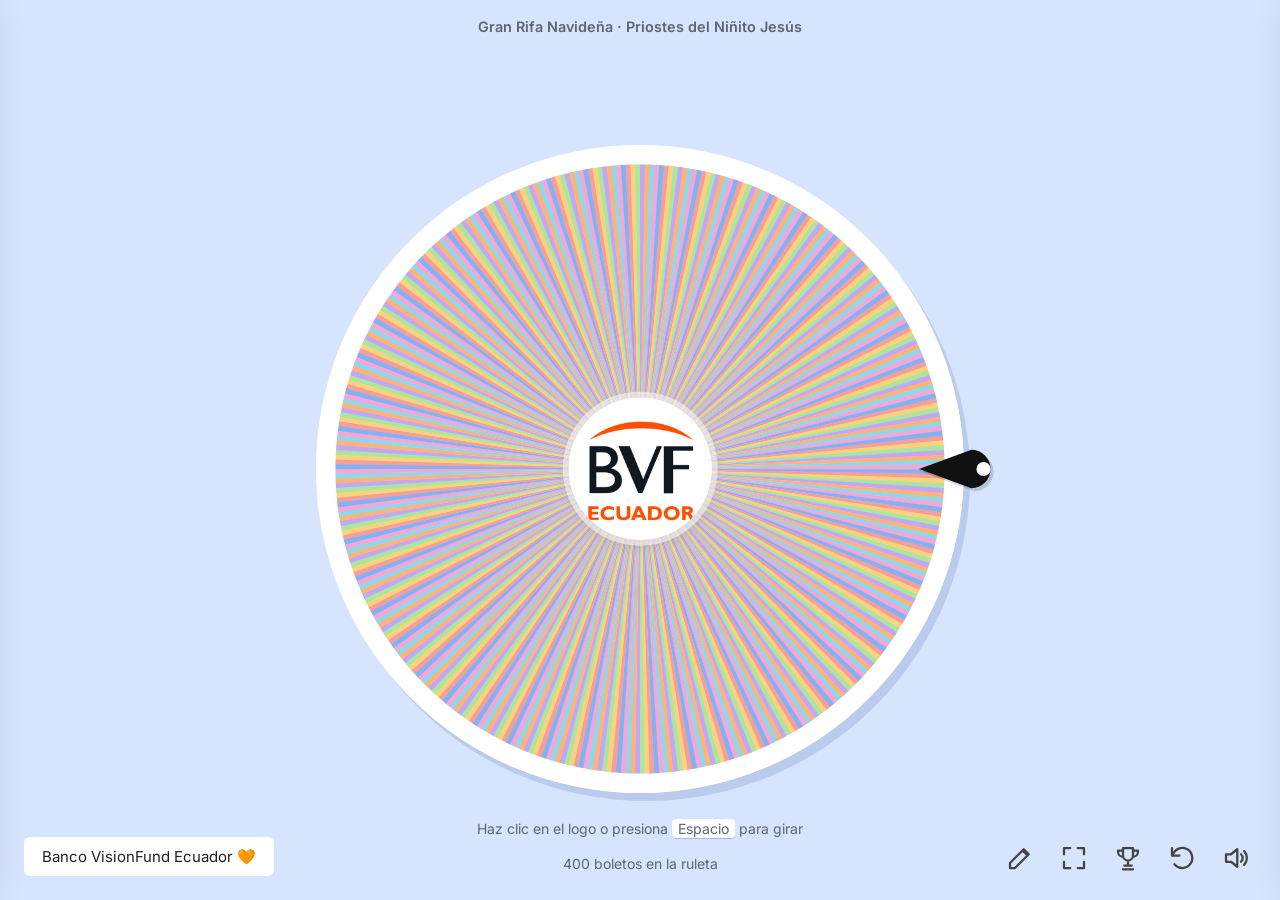
==== index.html @ a9280ce0 "Ruleta de sorteo en vanilla JS con zoom/lupa en el selector Co-Authored-By: Claude Opus 5.5 <noreply" ====
<!doctype html>
<html lang="es">
<head>
  <meta charset="utf-8">
  <meta name="viewport" content="width=device-width, initial-scale=1">
  <title>Gran Rifa Navideña · Banco VisionFund Ecuador</title>
  <link rel="icon" href="assets/logo.jpg">
  <link rel="preconnect" href="https://fonts.googleapis.com">
  <link href="https://fonts.googleapis.com/css2?family=Inter:wght@400;600;800&display=swap" rel="stylesheet">
  <link rel="stylesheet" href="styles.css">
</head>
<body>
  <header class="top">
    <p class="subtitle" id="eventTitle">Gran Rifa Navideña · Priostes del Niñito Jesús</p>
    <div class="current" id="current" aria-live="polite">&nbsp;</div>
  </header>

  <main class="stage" id="stage">
    <div class="wheel-wrap" id="wheelWrap">
      <canvas id="wheel" aria-label="Ruleta de boletos"></canvas>
      <button class="hub" id="hub" title="Girar (Espacio)">
        <img src="assets/logo.jpg" alt="Banco VisionFund Ecuador">
      </button>
      <div class="pointer" aria-hidden="true">
        <svg viewBox="0 0 90 50"><path d="M0 25 L52 6 A19 19 0 1 1 52 44 Z" fill="#111"/><circle cx="64" cy="25" r="7" fill="#fff"/></svg>
      </div>
      <div class="lens" id="lens"><canvas id="lensCanvas"></canvas></div>
    </div>
    <p class="hint" id="hint">Haz clic en el logo o presiona <kbd>Espacio</kbd> para girar</p>
  </main>

  <div class="badge">Banco VisionFund Ecuador <span>🧡</span></div>
  <div class="count" id="count"></div>

  <nav class="toolbar">
    <button id="btnEdit" title="Editar boletos"><svg viewBox="0 0 24 24"><path d="M4 20h4L19 9l-4-4L4 16v4zM14 6l4 4"/></svg></button>
    <button id="btnFull" title="Pantalla completa"><svg viewBox="0 0 24 24"><path d="M4 9V4h5M15 4h5v5M20 15v5h-5M9 20H4v-5"/></svg></button>
    <button id="btnHistory" title="Ganadores"><svg viewBox="0 0 24 24"><path d="M8 4h8v6a4 4 0 0 1-8 0V4zM8 6H4v1a4 4 0 0 0 4 4M16 6h4v1a4 4 0 0 1-4 4M12 14v4M8 21h8M9 18h6"/></svg></button>
    <button id="btnReset" title="Reiniciar sorteo"><svg viewBox="0 0 24 24"><path d="M4 4v6h6"/><path d="M4.5 10A8 8 0 1 1 6 17"/></svg></button>
    <button id="btnSound" title="Sonido"><svg viewBox="0 0 24 24"><path d="M4 9h4l5-4v14l-5-4H4z"/><path id="soundWaves" d="M16 9a4 4 0 0 1 0 6M18.5 6.5a8 8 0 0 1 0 11"/><path id="soundOff" d="M16 9l5 6M21 9l-5 6" style="display:none"/></svg></button>
  </nav>

  <!-- Panel de boletos -->
  <aside class="drawer" id="editor">
    <div class="drawer-head">
      <h2>Boletos</h2>
      <button class="close" data-close="editor">✕</button>
    </div>
    <label>Título del evento
      <input id="titleInput" type="text">
    </label>
    <div class="range">
      <label>Desde <input id="from" type="number" value="1" min="0"></label>
      <label>Hasta <input id="to" type="number" value="400" min="1"></label>
      <button id="btnRange" class="secondary">Generar</button>
    </div>
    <label>Un boleto por línea (número o "número - nombre")
      <textarea id="ticketsInput" spellcheck="false"></textarea>
    </label>
    <div class="row">
      <button id="btnShuffle" class="secondary">Mezclar</button>
      <button id="btnApply" class="primary">Aplicar</button>
    </div>
    <label class="check"><input type="checkbox" id="autoRemove" checked> Quitar al ganador de la ruleta automáticamente</label>
    <label>Duración del giro: <b id="durLabel">10</b> s
      <input id="duration" type="range" min="4" max="20" value="10">
    </label>
  </aside>

  <!-- Historial -->
  <aside class="drawer right" id="history">
    <div class="drawer-head">
      <h2>Ganadores</h2>
      <button class="close" data-close="history">✕</button>
    </div>
    <ol id="historyList"></ol>
    <button id="btnClearHistory" class="secondary">Borrar historial</button>
  </aside>

  <!-- Modal ganador -->
  <div class="modal" id="winner" role="dialog" aria-modal="true">
    <div class="card">
      <p class="label">🎉 ¡Tenemos ganador! 🎉</p>
      <div class="win-number" id="winNumber"></div>
      <div class="win-name" id="winName"></div>
      <div class="row">
        <button id="btnKeep" class="secondary">Cerrar</button>
        <button id="btnRemove" class="primary">Quitar boleto y continuar</button>
      </div>
    </div>
  </div>

  <canvas id="confetti"></canvas>
  <script src="app.js"></script>
</body>
</html>
---- styles.css ----
:root {
  --bg: #d6e4fd;
  --ink: #1d2027;
  --brand: #ff5a00;
  --brand-dark: #d94a00;
  --card: #ffffff;
  --muted: #5d6573;
  --wheel: min(72vh, 88vw);
}

* { box-sizing: border-box; }

html, body {
  margin: 0;
  height: 100%;
  overflow: hidden;
  font-family: "Inter", system-ui, sans-serif;
  color: var(--ink);
  background: var(--bg);
}

button { font: inherit; cursor: pointer; }

/* ---------- Encabezado ---------- */
.top {
  position: absolute;
  inset: 0 0 auto 0;
  text-align: center;
  padding-top: 2vh;
  pointer-events: none;
  z-index: 5;
}
.subtitle { margin: 0; font-weight: 600; color: var(--muted); font-size: clamp(13px, 1.6vh, 18px); }
.current {
  font-weight: 800;
  font-size: clamp(32px, 6.5vh, 64px);
  line-height: 1.15;
  font-variant-numeric: tabular-nums;
  white-space: nowrap;
  overflow: hidden;
  text-overflow: ellipsis;
  padding: 0 16px;
}

/* ---------- Ruleta ---------- */
.stage {
  height: 100%;
  display: grid;
  place-items: center;
  align-content: center;
  padding-top: 9vh;
}

.wheel-wrap {
  position: relative;
  width: var(--wheel);
  height: var(--wheel);
  transition: transform 1.4s cubic-bezier(.2, .8, .2, 1);
  transform-origin: 100% 50%;
}
.wheel-wrap.zoom { transform: scale(1.18) translateX(-6%); }

#wheel {
  width: 100%;
  height: 100%;
  border-radius: 50%;
  background: #fff;
  box-shadow: 6px 8px 0 rgba(60, 90, 160, .18);
  display: block;
}

.hub {
  position: absolute;
  left: 50%; top: 50%;
  width: 22%; aspect-ratio: 1;
  transform: translate(-50%, -50%);
  border: 0;
  padding: 0;
  border-radius: 50%;
  background: #fff;
  box-shadow: 0 0 0 6px rgba(255, 255, 255, .55), 0 4px 14px rgba(0, 0, 0, .15);
  overflow: hidden;
  transition: transform .2s;
}
.hub:hover { transform: translate(-50%, -50%) scale(1.05); }
.hub img { width: 100%; height: 100%; object-fit: cover; display: block; }

.pointer {
  position: absolute;
  top: 50%;
  right: -7%;
  width: 14%;
  transform: translateY(-50%);
  filter: drop-shadow(3px 3px 0 rgba(0, 0, 0, .15));
  z-index: 3;
}
.pointer svg { display: block; width: 100%; }

.hint { color: var(--muted); font-size: 14px; margin: 3vh 0 0; transition: opacity .3s; }
.hint kbd { background: #fff; border-radius: 4px; padding: 1px 6px; font-family: inherit; box-shadow: 0 1px 0 rgba(0,0,0,.2); }
body.spinning .hint { opacity: 0; }

/* ---------- Lupa sobre la punta del selector ---------- */
.lens {
  position: absolute;
  top: 50%;
  right: -9%;
  width: 66%;
  aspect-ratio: 1.55;
  border-radius: 28px;
  overflow: hidden;
  background: #fff;
  border: 6px solid #fff;
  box-shadow: 0 18px 50px rgba(30, 50, 100, .35), 0 0 0 3px var(--brand);
  transform: translateY(-50%) scale(.05);
  transform-origin: 100% 50%;
  opacity: 0;
  pointer-events: none;
  transition: transform .7s cubic-bezier(.2, 1.3, .3, 1), opacity .35s;
  z-index: 4;
}
.lens.show { transform: translateY(-50%) scale(1); opacity: 1; }
.wheel-wrap:has(.lens.show) .pointer { opacity: 0; }
.pointer { transition: opacity .3s; }
.lens canvas { width: 100%; height: 100%; display: block; }

/* ---------- Pie y barra de herramientas ---------- */
.badge {
  position: fixed;
  left: 24px; bottom: 24px;
  background: #fff;
  padding: 10px 18px;
  border-radius: 6px;
  font-size: 15px;
}
.count {
  position: fixed;
  left: 50%; bottom: 28px;
  transform: translateX(-50%);
  color: var(--muted);
  font-size: 14px;
}
.toolbar {
  position: fixed;
  right: 20px; bottom: 18px;
  display: flex;
  gap: 6px;
}
.toolbar button {
  width: 48px; height: 48px;
  border: 0;
  background: transparent;
  border-radius: 10px;
  display: grid; place-items: center;
}
.toolbar button:hover { background: rgba(255, 255, 255, .6); }
.toolbar svg { width: 30px; height: 30px; fill: none; stroke: #444; stroke-width: 1.8; stroke-linecap: round; stroke-linejoin: round; }

body.spinning .toolbar, body.spinning .count { opacity: .3; pointer-events: none; }

/* ---------- Paneles ---------- */
.drawer {
  position: fixed;
  top: 0; bottom: 0; left: 0;
  width: min(380px, 92vw);
  background: #fff;
  box-shadow: 0 0 40px rgba(0, 0, 0, .2);
  padding: 20px;
  display: flex;
  flex-direction: column;
  gap: 14px;
  transform: translateX(-105%);
  transition: transform .35s ease;
  z-index: 20;
  overflow-y: auto;
}
.drawer.right { left: auto; right: 0; transform: translateX(105%); }
.drawer.open { transform: none; }
.drawer-head { display: flex; justify-content: space-between; align-items: center; }
.drawer h2 { margin: 0; font-size: 20px; }
.drawer label { display: flex; flex-direction: column; gap: 6px; font-size: 13px; color: var(--muted); }
.drawer label.check { flex-direction: row; align-items: center; }
.drawer input[type=text], .drawer input[type=number], .drawer textarea {
  font: inherit; color: var(--ink);
  border: 1px solid #cfd6e3; border-radius: 8px; padding: 8px 10px;
}
.drawer textarea { min-height: 260px; flex: 1; resize: vertical; font-family: ui-monospace, monospace; font-size: 13px; }
.range { display: flex; gap: 8px; align-items: flex-end; }
.range label { flex: 1; }
.range input { width: 100%; }
.close { border: 0; background: none; font-size: 20px; color: var(--muted); }

.row { display: flex; gap: 10px; justify-content: flex-end; flex-wrap: wrap; }
.primary, .secondary {
  border: 0; border-radius: 10px; padding: 10px 18px; font-weight: 600;
}
.primary { background: var(--brand); color: #fff; }
.primary:hover { background: var(--brand-dark); }
.secondary { background: #eef2f8; color: var(--ink); }
.secondary:hover { background: #e1e7f1; }

#historyList { margin: 0; padding-left: 28px; flex: 1; overflow-y: auto; }
#historyList li { padding: 8px 0; border-bottom: 1px solid #eef0f4; }
#historyList b { font-size: 18px; }
#historyList small { color: var(--muted); display: block; }
#historyList:empty::before { content: "Aún no hay ganadores."; color: var(--muted); margin-left: -28px; }

/* ---------- Modal ganador ---------- */
.modal {
  position: fixed; inset: 0;
  display: grid; place-items: center;
  background: rgba(20, 30, 60, .45);
  opacity: 0; pointer-events: none;
  transition: opacity .3s;
  z-index: 30;
  padding: 16px;
}
.modal.open { opacity: 1; pointer-events: auto; }
.card {
  background: var(--card);
  border-radius: 22px;
  padding: 32px 36px;
  text-align: center;
  width: min(520px, 100%);
  transform: scale(.85);
  transition: transform .45s cubic-bezier(.2, 1.4, .3, 1);
  box-shadow: 0 30px 80px rgba(0, 0, 0, .3);
}
.modal.open .card { transform: scale(1); }
.card .label { margin: 0; font-weight: 600; color: var(--muted); }
.win-number {
  font-size: clamp(64px, 14vh, 130px);
  font-weight: 800;
  color: var(--brand);
  line-height: 1.1;
  font-variant-numeric: tabular-nums;
  word-break: break-word;
}
.win-name { font-size: 22px; font-weight: 600; min-height: 8px; margin-bottom: 22px; }
.card .row { justify-content: center; }

#confetti { position: fixed; inset: 0; width: 100%; height: 100%; pointer-events: none; z-index: 40; }

@media (max-width: 600px) {
  :root { --wheel: 84vw; }
  .badge { display: none; }
  .count { bottom: 80px; }
  .toolbar { right: 50%; transform: translateX(50%); }
}
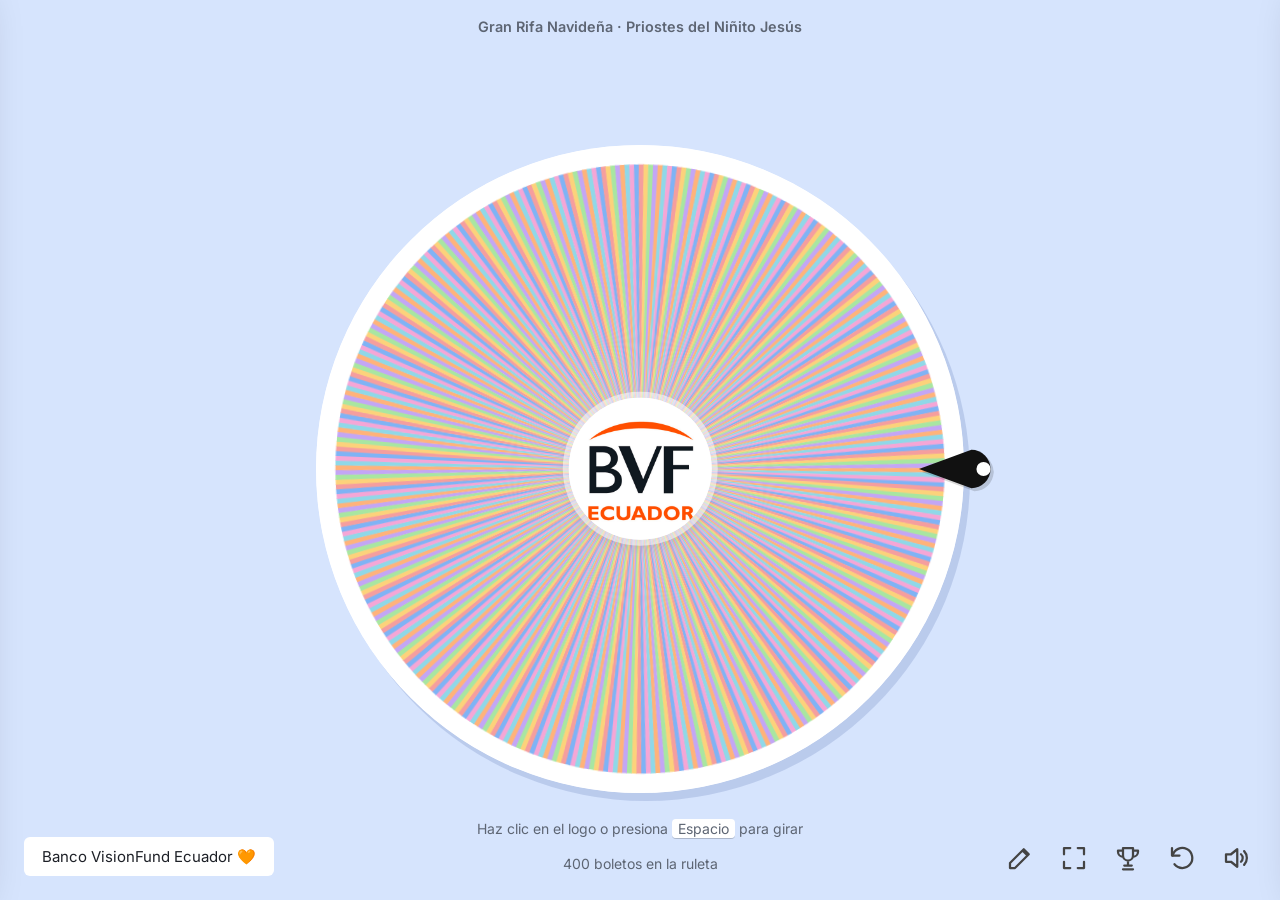
==== commit 90d15163: "Animaciones de suspenso y revelación del ganador - Fondo animado, halo y giro lento en reposo - Tram" ====
--- a/index.html
+++ b/index.html
@@ -10,13 +10,17 @@
   <link rel="stylesheet" href="styles.css">
 </head>
 <body>
+  <div class="bg" aria-hidden="true"><span></span><span></span><span></span></div>
+  <div class="vignette" aria-hidden="true"></div>
   <header class="top">
     <p class="subtitle" id="eventTitle">Gran Rifa Navideña · Priostes del Niñito Jesús</p>
     <div class="current" id="current" aria-live="polite">&nbsp;</div>
+    <p class="status">Seleccionando ganador<span>.</span><span>.</span><span>.</span></p>
   </header>
 
   <main class="stage" id="stage">
     <div class="wheel-wrap" id="wheelWrap">
+      <div class="glow" aria-hidden="true"></div>
       <canvas id="wheel" aria-label="Ruleta de boletos"></canvas>
       <button class="hub" id="hub" title="Girar (Espacio)">
         <img src="assets/logo.jpg" alt="Banco VisionFund Ecuador">
@@ -79,8 +83,11 @@
 
   <!-- Modal ganador -->
   <div class="modal" id="winner" role="dialog" aria-modal="true">
+    <div class="rays" aria-hidden="true"></div>
     <div class="card">
-      <p class="label">🎉 ¡Tenemos ganador! 🎉</p>
+      <img class="card-logo" src="assets/logo.jpg" alt="">
+      <p class="label" id="winOrdinal"></p>
+      <p class="title">¡Felicidades!</p>
       <div class="win-number" id="winNumber"></div>
       <div class="win-name" id="winName"></div>
       <div class="row">
--- a/styles.css
+++ b/styles.css
@@ -32,6 +32,7 @@
 }
 .subtitle { margin: 0; font-weight: 600; color: var(--muted); font-size: clamp(13px, 1.6vh, 18px); }
 .current {
+  margin-bottom: 4px;
   font-weight: 800;
   font-size: clamp(32px, 6.5vh, 64px);
   line-height: 1.15;
@@ -44,6 +45,8 @@
 
 /* ---------- Ruleta ---------- */
 .stage {
+  position: relative;
+  z-index: 3;
   height: 100%;
   display: grid;
   place-items: center;
@@ -247,3 +250,169 @@
   .count { bottom: 80px; }
   .toolbar { right: 50%; transform: translateX(50%); }
 }
+
+/* =========================================================
+   Animaciones y efectos de emoción
+   ========================================================= */
+
+/* Fondo vivo: manchas de color de marca que se desplazan suavemente */
+.bg { position: fixed; inset: 0; overflow: hidden; z-index: -1; }
+.bg span {
+  position: absolute;
+  width: 55vmax; height: 55vmax;
+  border-radius: 50%;
+  filter: blur(90px);
+  opacity: .55;
+  animation: drift 26s ease-in-out infinite alternate;
+}
+.bg span:nth-child(1) { background: #ffffff; top: -20vmax; left: -15vmax; }
+.bg span:nth-child(2) { background: #ffd2b5; bottom: -25vmax; right: -15vmax; animation-duration: 32s; animation-delay: -8s; }
+.bg span:nth-child(3) { background: #b9d0fb; top: 30%; left: 40%; width: 40vmax; height: 40vmax; animation-duration: 38s; animation-delay: -16s; }
+@keyframes drift {
+  0%   { transform: translate(0, 0) scale(1); }
+  50%  { transform: translate(8vmax, 6vmax) scale(1.12); }
+  100% { transform: translate(-6vmax, 10vmax) scale(.95); }
+}
+
+/* Viñeta oscura durante el suspenso: el foco queda en la ruleta */
+.vignette {
+  position: fixed; inset: 0;
+  pointer-events: none;
+  background: radial-gradient(ellipse at 58% 55%, transparent 30%, rgba(10, 18, 40, .55) 100%);
+  opacity: 0;
+  transition: opacity 1.2s ease;
+  z-index: 2;
+}
+body.suspense .vignette { opacity: 1; }
+
+/* Halo detrás de la ruleta */
+.glow {
+  position: absolute;
+  inset: -4%;
+  border-radius: 50%;
+  background: conic-gradient(from 0deg, #ff5a00, #ffc58f, #7fb3f5, #ff8a3d, #ff5a00);
+  filter: blur(28px);
+  opacity: 0;
+  transition: opacity .8s ease;
+  animation: spinGlow 4s linear infinite;
+  z-index: -1;
+}
+body.spinning .glow { opacity: .45; }
+body.suspense .glow { opacity: .85; animation-duration: 1.6s; }
+.wheel-wrap.win .glow { opacity: 1; background: radial-gradient(circle, #ff5a00 40%, #ffb37a 70%); animation: winPulse .6s ease-in-out 3; }
+@keyframes spinGlow { to { transform: rotate(360deg); } }
+@keyframes winPulse { 50% { transform: scale(1.06); filter: blur(40px); } }
+
+/* Zoom un poco más cerrado en el tramo final */
+body.suspense .wheel-wrap.zoom { transform: scale(1.26) translateX(-9%); transition-duration: 2.5s; }
+
+/* El logo central "late" invitando a girar */
+body:not(.spinning) .hub { animation: hubPulse 2.4s ease-out infinite; }
+@keyframes hubPulse {
+  0%   { box-shadow: 0 0 0 6px rgba(255, 255, 255, .55), 0 0 0 6px rgba(255, 90, 0, .45), 0 4px 14px rgba(0, 0, 0, .15); }
+  70%  { box-shadow: 0 0 0 6px rgba(255, 255, 255, .55), 0 0 0 28px rgba(255, 90, 0, 0), 0 4px 14px rgba(0, 0, 0, .15); }
+  100% { box-shadow: 0 0 0 6px rgba(255, 255, 255, .55), 0 0 0 28px rgba(255, 90, 0, 0), 0 4px 14px rgba(0, 0, 0, .15); }
+}
+
+/* Número actual: pequeño salto en cada cambio durante el suspenso */
+.current { transition: color .4s; }
+body.suspense .current { color: #fff; text-shadow: 0 4px 24px rgba(0, 0, 0, .35); }
+.current.bump { animation: bump .28s cubic-bezier(.2, 1.6, .4, 1); }
+@keyframes bump { 0% { transform: scale(1.18); } 100% { transform: scale(1); } }
+
+.status {
+  display: inline-block;
+  margin: 0;
+  padding: 6px 16px;
+  border-radius: 999px;
+  background: rgba(20, 25, 45, .75);
+  backdrop-filter: blur(6px);
+  opacity: 0;
+  transform: translateY(-6px);
+  transition: opacity .6s, transform .6s;
+  font-weight: 600;
+  letter-spacing: .14em;
+  text-transform: uppercase;
+  font-size: 13px;
+  color: #ffc58f;
+}
+body.suspense .status { opacity: 1; transform: none; }
+.status span { animation: dot 1.2s infinite; }
+.status span:nth-child(2) { animation-delay: .2s; }
+.status span:nth-child(3) { animation-delay: .4s; }
+@keyframes dot { 0%, 60%, 100% { opacity: .2; } 30% { opacity: 1; } }
+
+/* Lupa: late durante el suspenso y brilla al detenerse */
+body.suspense .lens.show { animation: lensPulse .9s ease-in-out infinite; }
+.lens.win { animation: lensWin .5s ease-in-out 3 !important; }
+@keyframes lensPulse {
+  50% { box-shadow: 0 18px 60px rgba(30, 50, 100, .45), 0 0 0 3px #ff5a00, 0 0 40px 8px rgba(255, 90, 0, .55); }
+}
+@keyframes lensWin {
+  50% { box-shadow: 0 18px 60px rgba(30, 50, 100, .45), 0 0 0 6px #ff5a00, 0 0 80px 24px rgba(255, 140, 40, .9); }
+}
+
+/* ---------- Revelación del ganador ---------- */
+.modal { background: radial-gradient(circle at center, rgba(40, 20, 10, .55), rgba(10, 15, 35, .82)); backdrop-filter: blur(4px); }
+
+.rays {
+  position: absolute;
+  width: 160vmax; height: 160vmax;
+  left: 50%; top: 50%;
+  margin: -80vmax 0 0 -80vmax;
+  background: repeating-conic-gradient(from 0deg, rgba(255, 170, 90, .16) 0deg 7deg, transparent 7deg 18deg);
+  -webkit-mask: radial-gradient(circle, #000 0%, transparent 55%);
+  mask: radial-gradient(circle, #000 0%, transparent 55%);
+  opacity: 0;
+  transform: scale(.6);
+  transition: opacity 1s ease, transform 1.4s cubic-bezier(.2, .8, .2, 1);
+  animation: spinGlow 40s linear infinite;
+  pointer-events: none;
+}
+.modal.revealed .rays { opacity: 1; transform: none; }
+
+.card { position: relative; overflow: hidden; }
+.card::before {
+  content: "";
+  position: absolute; inset: 0 0 auto 0; height: 6px;
+  background: linear-gradient(90deg, #ff5a00, #ffb37a, #ff5a00);
+  background-size: 200% 100%;
+  animation: bar 2s linear infinite;
+}
+@keyframes bar { to { background-position: -200% 0; } }
+
+.card-logo { width: 64px; height: 64px; border-radius: 50%; object-fit: cover; box-shadow: 0 4px 14px rgba(0, 0, 0, .12); }
+.card .label { text-transform: uppercase; letter-spacing: .16em; font-size: 12px; margin-top: 10px; }
+.card .title {
+  margin: 4px 0 0;
+  font-size: 26px; font-weight: 800;
+  opacity: 0; transform: translateY(10px);
+  transition: opacity .5s, transform .5s cubic-bezier(.2, 1.4, .3, 1);
+}
+
+.win-number { color: #c7ccd6; transition: color .4s; position: relative; display: inline-block; }
+.win-number .digit { display: inline-block; min-width: .6em; }
+.win-number .digit.settled { color: var(--brand); animation: settle .45s cubic-bezier(.2, 1.8, .4, 1); }
+@keyframes settle { 0% { transform: translateY(-18%) scale(1.35); } 100% { transform: none; } }
+
+/* Destello que recorre el número al final */
+.win-number::after {
+  content: "";
+  position: absolute; inset: 0;
+  background: linear-gradient(110deg, transparent 35%, rgba(255, 255, 255, .85) 50%, transparent 65%);
+  transform: translateX(-120%);
+  pointer-events: none;
+}
+.modal.revealed .win-number::after { animation: shine 1.2s .2s ease-out; }
+@keyframes shine { to { transform: translateX(120%); } }
+.modal.revealed .win-number { animation: glowText 2.4s ease-in-out infinite; }
+@keyframes glowText { 50% { text-shadow: 0 0 30px rgba(255, 120, 30, .45); } }
+
+.win-name, .card .row { opacity: 0; transform: translateY(12px); transition: opacity .5s, transform .5s; }
+.modal.revealed .title { opacity: 1; transform: none; }
+.modal.revealed .win-name { opacity: 1; transform: none; transition-delay: .25s; }
+.modal.revealed .row { opacity: 1; transform: none; transition-delay: .6s; }
+
+@media (prefers-reduced-motion: reduce) {
+  .bg span, .glow, .rays, body:not(.spinning) .hub, .card::before { animation: none !important; }
+}
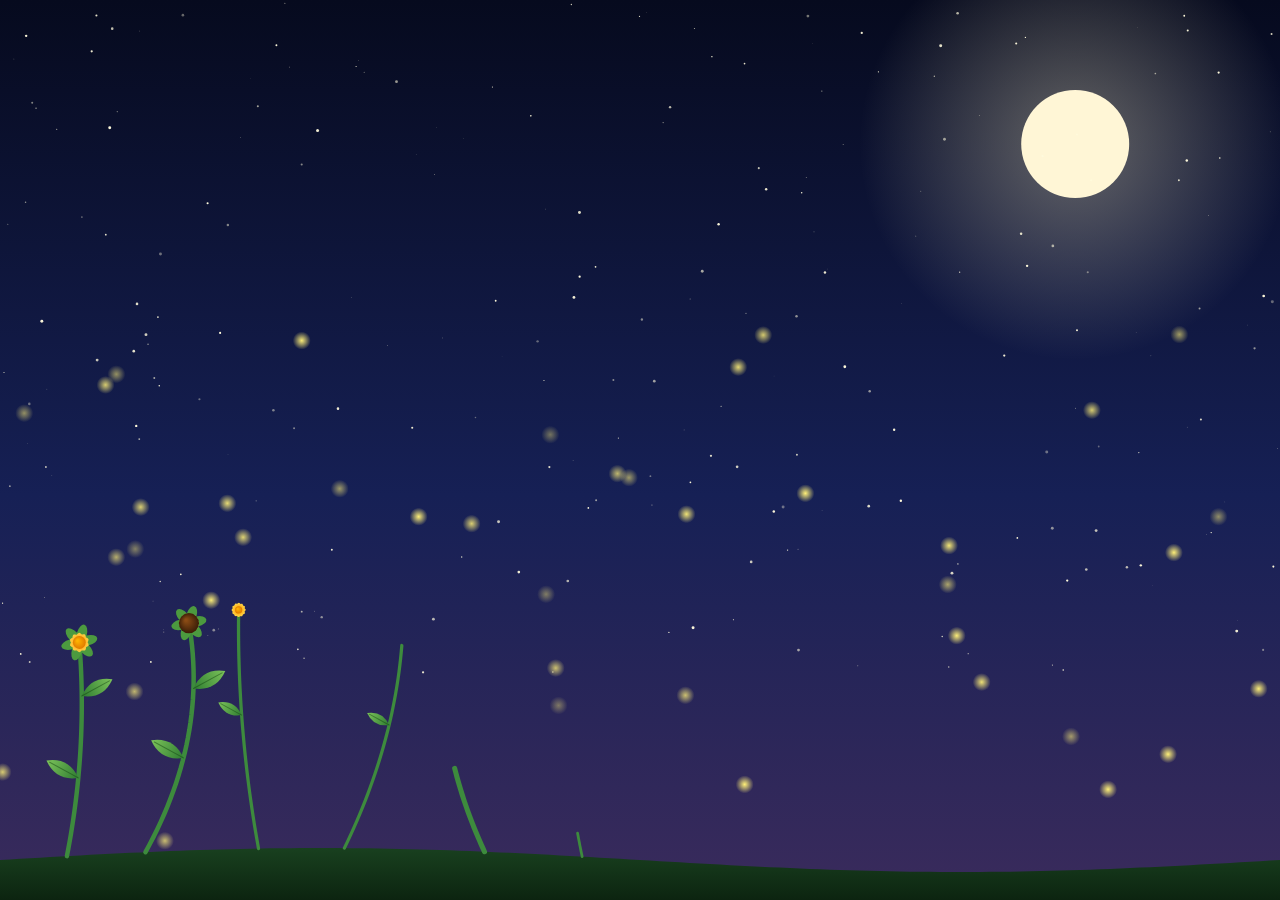
==== commit 4a459014: "Usa la animación de flores como página principal Co-Authored-By: Claude Opus 5.5 <noreply@anthropic." ====
--- a/index.html
+++ b/index.html
@@ -1,103 +1,338 @@
-<!doctype html>
+<!DOCTYPE html>
 <html lang="es">
 <head>
-  <meta charset="utf-8">
-  <meta name="viewport" content="width=device-width, initial-scale=1">
-  <title>Gran Rifa Navideña · Banco VisionFund Ecuador</title>
-  <link rel="icon" href="assets/logo.jpg">
-  <link rel="preconnect" href="https://fonts.googleapis.com">
-  <link href="https://fonts.googleapis.com/css2?family=Inter:wght@400;600;800&display=swap" rel="stylesheet">
-  <link rel="stylesheet" href="styles.css">
+<meta charset="UTF-8">
+<meta name="viewport" content="width=device-width, initial-scale=1">
+<title>Flores amarillas para Marisol</title>
+<link rel="preconnect" href="https://fonts.googleapis.com">
+<link href="https://fonts.googleapis.com/css2?family=Great+Vibes&family=Quicksand:wght@400;600&display=swap" rel="stylesheet">
+<style>
+  * { margin: 0; padding: 0; box-sizing: border-box; }
+  html, body { width: 100%; height: 100%; overflow: hidden; background: #070b1f; }
+  canvas { display: block; position: fixed; inset: 0; cursor: pointer; }
+  .mensaje {
+    position: fixed; left: 0; right: 0; top: 7vh; text-align: center;
+    pointer-events: none; color: #fff6c9; padding: 0 16px;
+  }
+  .mensaje h1 {
+    font-family: 'Great Vibes', 'Brush Script MT', cursive; font-weight: 400;
+    font-size: clamp(2.8rem, 9vw, 6rem); line-height: 1.1;
+    color: #ffd93b; text-shadow: 0 0 18px rgba(255, 210, 50, .55), 0 0 40px rgba(255, 170, 0, .3);
+    opacity: 0; transform: translateY(14px); transition: opacity 2.2s ease, transform 2.2s ease;
+  }
+  .mensaje p {
+    font-family: 'Quicksand', system-ui, sans-serif; font-size: clamp(1rem, 3.2vw, 1.35rem);
+    margin-top: .6em; letter-spacing: .03em; color: #fff3c4; text-shadow: 0 0 10px rgba(0,0,0,.6);
+    opacity: 0; transition: opacity 2.2s ease 1.2s; max-width: 34em; margin-left: auto; margin-right: auto;
+  }
+  .mensaje.visible h1 { opacity: 1; transform: none; }
+  .mensaje.visible p { opacity: 1; }
+  .pista {
+    position: fixed; bottom: 14px; left: 0; right: 0; text-align: center;
+    font-family: 'Quicksand', system-ui, sans-serif; font-size: .85rem;
+    color: rgba(255, 243, 196, .55); pointer-events: none;
+    opacity: 0; transition: opacity 2s ease;
+  }
+  .pista.visible { opacity: 1; }
+</style>
 </head>
 <body>
-  <div class="bg" aria-hidden="true"><span></span><span></span><span></span></div>
-  <div class="vignette" aria-hidden="true"></div>
-  <header class="top">
-    <p class="subtitle" id="eventTitle">Gran Rifa Navideña · Priostes del Niñito Jesús</p>
-    <div class="current" id="current" aria-live="polite">&nbsp;</div>
-    <p class="status">Seleccionando ganador<span>.</span><span>.</span><span>.</span></p>
-  </header>
-
-  <main class="stage" id="stage">
-    <div class="wheel-wrap" id="wheelWrap">
-      <div class="glow" aria-hidden="true"></div>
-      <canvas id="wheel" aria-label="Ruleta de boletos"></canvas>
-      <button class="hub" id="hub" title="Girar (Espacio)">
-        <img src="assets/logo.jpg" alt="Banco VisionFund Ecuador">
-      </button>
-      <div class="pointer" aria-hidden="true">
-        <svg viewBox="0 0 90 50"><path d="M0 25 L52 6 A19 19 0 1 1 52 44 Z" fill="#111"/><circle cx="64" cy="25" r="7" fill="#fff"/></svg>
-      </div>
-      <div class="lens" id="lens"><canvas id="lensCanvas"></canvas></div>
-    </div>
-    <p class="hint" id="hint">Haz clic en el logo o presiona <kbd>Espacio</kbd> para girar</p>
-  </main>
-
-  <div class="badge">Banco VisionFund Ecuador <span>🧡</span></div>
-  <div class="count" id="count"></div>
-
-  <nav class="toolbar">
-    <button id="btnEdit" title="Editar boletos"><svg viewBox="0 0 24 24"><path d="M4 20h4L19 9l-4-4L4 16v4zM14 6l4 4"/></svg></button>
-    <button id="btnFull" title="Pantalla completa"><svg viewBox="0 0 24 24"><path d="M4 9V4h5M15 4h5v5M20 15v5h-5M9 20H4v-5"/></svg></button>
-    <button id="btnHistory" title="Ganadores"><svg viewBox="0 0 24 24"><path d="M8 4h8v6a4 4 0 0 1-8 0V4zM8 6H4v1a4 4 0 0 0 4 4M16 6h4v1a4 4 0 0 1-4 4M12 14v4M8 21h8M9 18h6"/></svg></button>
-    <button id="btnReset" title="Reiniciar sorteo"><svg viewBox="0 0 24 24"><path d="M4 4v6h6"/><path d="M4.5 10A8 8 0 1 1 6 17"/></svg></button>
-    <button id="btnSound" title="Sonido"><svg viewBox="0 0 24 24"><path d="M4 9h4l5-4v14l-5-4H4z"/><path id="soundWaves" d="M16 9a4 4 0 0 1 0 6M18.5 6.5a8 8 0 0 1 0 11"/><path id="soundOff" d="M16 9l5 6M21 9l-5 6" style="display:none"/></svg></button>
-  </nav>
-
-  <!-- Panel de boletos -->
-  <aside class="drawer" id="editor">
-    <div class="drawer-head">
-      <h2>Boletos</h2>
-      <button class="close" data-close="editor">✕</button>
-    </div>
-    <label>Título del evento
-      <input id="titleInput" type="text">
-    </label>
-    <div class="range">
-      <label>Desde <input id="from" type="number" value="1" min="0"></label>
-      <label>Hasta <input id="to" type="number" value="400" min="1"></label>
-      <button id="btnRange" class="secondary">Generar</button>
-    </div>
-    <label>Un boleto por línea (número o "número - nombre")
-      <textarea id="ticketsInput" spellcheck="false"></textarea>
-    </label>
-    <div class="row">
-      <button id="btnShuffle" class="secondary">Mezclar</button>
-      <button id="btnApply" class="primary">Aplicar</button>
-    </div>
-    <label class="check"><input type="checkbox" id="autoRemove" checked> Quitar al ganador de la ruleta automáticamente</label>
-    <label>Duración del giro: <b id="durLabel">10</b> s
-      <input id="duration" type="range" min="4" max="20" value="10">
-    </label>
-  </aside>
-
-  <!-- Historial -->
-  <aside class="drawer right" id="history">
-    <div class="drawer-head">
-      <h2>Ganadores</h2>
-      <button class="close" data-close="history">✕</button>
-    </div>
-    <ol id="historyList"></ol>
-    <button id="btnClearHistory" class="secondary">Borrar historial</button>
-  </aside>
-
-  <!-- Modal ganador -->
-  <div class="modal" id="winner" role="dialog" aria-modal="true">
-    <div class="rays" aria-hidden="true"></div>
-    <div class="card">
-      <img class="card-logo" src="assets/logo.jpg" alt="">
-      <p class="label" id="winOrdinal"></p>
-      <p class="title">¡Felicidades!</p>
-      <div class="win-number" id="winNumber"></div>
-      <div class="win-name" id="winName"></div>
-      <div class="row">
-        <button id="btnKeep" class="secondary">Cerrar</button>
-        <button id="btnRemove" class="primary">Quitar boleto y continuar</button>
-      </div>
-    </div>
-  </div>
-
-  <canvas id="confetti"></canvas>
-  <script src="app.js"></script>
+<canvas id="lienzo"></canvas>
+<div class="mensaje" id="mensaje">
+  <h1>Para Marisol</h1>
+  <p id="frase">Estas flores amarillas son para ti, porque iluminas mis días como el sol 💛</p>
+</div>
+<div class="pista" id="pista">Toca la pantalla para que nazcan más flores 🌼</div>
+
+<script>
+(() => {
+  const canvas = document.getElementById('lienzo');
+  const ctx = canvas.getContext('2d');
+  let W, H, DPR;
+
+  const frases = [
+    'Estas flores amarillas son para ti, porque iluminas mis días como el sol 💛',
+    'Cada flor que nace aquí es un “te amo” que no cabe en palabras 🌻',
+    'Contigo, hasta los días grises se vuelven amarillos ✨',
+    'Gracias por ser mi hogar, mi alegría y mi todo, Marisol 💛',
+    'Si pudiera regalarte un jardín entero, cada flor llevaría tu nombre 🌼'
+  ];
+
+  const flores = [];
+  const estrellas = [];
+  const luciernagas = [];
+  const petalosCayendo = [];
+  let t0 = performance.now();
+
+  function redimensionar() {
+    DPR = Math.min(window.devicePixelRatio || 1, 2);
+    W = window.innerWidth; H = window.innerHeight;
+    canvas.width = W * DPR; canvas.height = H * DPR;
+    canvas.style.width = W + 'px'; canvas.style.height = H + 'px';
+    ctx.setTransform(DPR, 0, 0, DPR, 0, 0);
+    estrellas.length = 0;
+    const n = Math.round((W * H) / 5000);
+    for (let i = 0; i < n; i++) {
+      estrellas.push({ x: Math.random() * W, y: Math.random() * H * 0.75,
+        r: Math.random() * 1.3 + 0.2, f: Math.random() * Math.PI * 2, v: Math.random() * 1.5 + 0.5 });
+    }
+  }
+
+  const rand = (a, b) => a + Math.random() * (b - a);
+  const easeOut = x => 1 - Math.pow(1 - Math.min(Math.max(x, 0), 1), 3);
+  const easeBack = x => { x = Math.min(Math.max(x, 0), 1); const c = 1.7; return 1 + (c + 1) * Math.pow(x - 1, 3) + c * Math.pow(x - 1, 2); };
+
+  function sueloY(x) { return H - 40 - Math.sin(x / W * Math.PI * 2) * 12; }
+
+  function crearFlor(x, retraso = 0, escala = 1) {
+    const altura = rand(H * 0.28, H * 0.52) * escala;
+    const tipo = Math.random() < 0.45 ? 'girasol' : 'margarita';
+    flores.push({
+      x, base: sueloY(x), altura, tipo,
+      inicio: performance.now() + retraso,
+      curva: rand(-0.35, 0.35) * altura,
+      radio: (tipo === 'girasol' ? rand(26, 40) : rand(18, 28)) * escala * Math.min(1, W / 700 + 0.35),
+      petalos: tipo === 'girasol' ? Math.floor(rand(18, 24)) : Math.floor(rand(10, 14)),
+      fase: Math.random() * Math.PI * 2,
+      hojas: [rand(0.25, 0.4), rand(0.5, 0.65)],
+      tono: rand(44, 52),
+      crecimiento: rand(2600, 3600)
+    });
+    flores.sort((a, b) => a.altura - b.altura);
+  }
+
+  function puntoTallo(f, s, viento) {
+    // curva cuadrática desde la base hasta la punta
+    const p0x = f.x, p0y = f.base;
+    const p2x = f.x + f.curva * 0.3 + viento, p2y = f.base - f.altura;
+    const p1x = f.x + f.curva + viento * 0.4, p1y = f.base - f.altura * 0.5;
+    const u = 1 - s;
+    return {
+      x: u * u * p0x + 2 * u * s * p1x + s * s * p2x,
+      y: u * u * p0y + 2 * u * s * p1y + s * s * p2y
+    };
+  }
+
+  function dibujarHoja(x, y, ang, tam) {
+    ctx.save();
+    ctx.translate(x, y); ctx.rotate(ang);
+    const g = ctx.createLinearGradient(0, 0, tam, 0);
+    g.addColorStop(0, '#2f7d32'); g.addColorStop(1, '#7cc35a');
+    ctx.fillStyle = g;
+    ctx.beginPath();
+    ctx.moveTo(0, 0);
+    ctx.quadraticCurveTo(tam * 0.5, -tam * 0.38, tam, 0);
+    ctx.quadraticCurveTo(tam * 0.5, tam * 0.38, 0, 0);
+    ctx.fill();
+    ctx.strokeStyle = 'rgba(20,70,20,.5)'; ctx.lineWidth = 1;
+    ctx.beginPath(); ctx.moveTo(0, 0); ctx.lineTo(tam * 0.9, 0); ctx.stroke();
+    ctx.restore();
+  }
+
+  function dibujarFlor(f, ahora) {
+    const t = ahora - f.inicio;
+    if (t < 0) return;
+    const crec = easeOut(t / f.crecimiento);
+    const apertura = easeBack((t - f.crecimiento * 0.85) / 1600);
+    const viento = Math.sin(ahora / 1400 + f.fase) * 10 * (f.altura / H) + Math.sin(ahora / 530 + f.fase) * 2;
+
+    // tallo
+    const pasos = 30;
+    ctx.lineCap = 'round';
+    ctx.strokeStyle = '#3d8b3d';
+    ctx.lineWidth = Math.max(2.5, f.radio * 0.16);
+    ctx.beginPath();
+    for (let i = 0; i <= pasos; i++) {
+      const p = puntoTallo(f, (i / pasos) * crec, viento);
+      i === 0 ? ctx.moveTo(p.x, p.y) : ctx.lineTo(p.x, p.y);
+    }
+    ctx.stroke();
+
+    // hojas
+    f.hojas.forEach((h, i) => {
+      if (crec > h) {
+        const p = puntoTallo(f, h, viento);
+        const crecHoja = easeOut((crec - h) / 0.3);
+        const lado = i % 2 === 0 ? -1 : 1;
+        dibujarHoja(p.x, p.y, lado === -1 ? Math.PI + 0.5 : -0.5, f.radio * 1.3 * crecHoja);
+      }
+    });
+
+    // capullo / flor
+    const punta = puntoTallo(f, crec, viento);
+    if (crec < 0.6) return;
+    const capullo = easeOut((crec - 0.6) / 0.4);
+    ctx.save();
+    ctx.translate(punta.x, punta.y);
+    ctx.rotate(viento * 0.01);
+
+    // brillo
+    if (apertura > 0) {
+      const halo = ctx.createRadialGradient(0, 0, 0, 0, 0, f.radio * 2.6);
+      halo.addColorStop(0, `rgba(255, 215, 60, ${0.28 * Math.min(apertura, 1)})`);
+      halo.addColorStop(1, 'rgba(255, 215, 60, 0)');
+      ctx.fillStyle = halo;
+      ctx.beginPath(); ctx.arc(0, 0, f.radio * 2.6, 0, Math.PI * 2); ctx.fill();
+    }
+
+    // sépalos verdes
+    ctx.fillStyle = '#4c9a3f';
+    for (let i = 0; i < 6; i++) {
+      ctx.save(); ctx.rotate(i / 6 * Math.PI * 2 + 0.3);
+      ctx.beginPath(); ctx.ellipse(0, -f.radio * 0.35 * capullo, f.radio * 0.18, f.radio * 0.4 * capullo, 0, 0, Math.PI * 2);
+      ctx.fill(); ctx.restore();
+    }
+
+    // pétalos
+    const ap = Math.max(apertura, 0);
+    const largo = f.radio * (0.35 + 0.95 * ap);
+    const ancho = f.radio * (f.tipo === 'girasol' ? 0.24 : 0.3) * (0.6 + 0.4 * ap);
+    const capas = f.tipo === 'girasol' ? 2 : 1;
+    for (let c = 0; c < capas; c++) {
+      for (let i = 0; i < f.petalos; i++) {
+        const ang = (i / f.petalos) * Math.PI * 2 + c * (Math.PI / f.petalos) + Math.sin(ahora / 900 + i) * 0.02;
+        ctx.save();
+        ctx.rotate(ang);
+        const l = largo * (c === 1 ? 0.85 : 1);
+        const g = ctx.createLinearGradient(0, 0, 0, -l);
+        const luz = c === 1 ? 50 : 58;
+        g.addColorStop(0, `hsl(${f.tono - 10}, 100%, ${luz - 8}%)`);
+        g.addColorStop(1, `hsl(${f.tono}, 100%, ${luz + 6}%)`);
+        ctx.fillStyle = g;
+        ctx.beginPath();
+        ctx.moveTo(0, 0);
+        ctx.bezierCurveTo(ancho, -l * 0.3, ancho * 0.8, -l * 0.85, 0, -l);
+        ctx.bezierCurveTo(-ancho * 0.8, -l * 0.85, -ancho, -l * 0.3, 0, 0);
+        ctx.fill();
+        ctx.restore();
+      }
+    }
+
+    // centro
+    const rc = f.radio * (f.tipo === 'girasol' ? 0.5 : 0.32) * (0.5 + 0.5 * Math.max(ap, capullo * 0.5));
+    const gc = ctx.createRadialGradient(-rc * 0.3, -rc * 0.3, rc * 0.1, 0, 0, rc);
+    if (f.tipo === 'girasol') {
+      gc.addColorStop(0, '#8a4b14'); gc.addColorStop(1, '#3b1e08');
+    } else {
+      gc.addColorStop(0, '#ffb300'); gc.addColorStop(1, '#e07b00');
+    }
+    ctx.fillStyle = gc;
+    ctx.beginPath(); ctx.arc(0, 0, rc, 0, Math.PI * 2); ctx.fill();
+    if (f.tipo === 'girasol' && ap > 0.3) {
+      ctx.fillStyle = 'rgba(255, 190, 70, .45)';
+      const n = 40;
+      for (let i = 0; i < n; i++) {
+        const a = i * 2.39996; const r = Math.sqrt(i / n) * rc * 0.88;
+        ctx.beginPath(); ctx.arc(Math.cos(a) * r, Math.sin(a) * r, rc * 0.05, 0, Math.PI * 2); ctx.fill();
+      }
+    }
+    ctx.restore();
+
+    // a veces se suelta un pétalo
+    if (ap >= 1 && Math.random() < 0.0015) {
+      petalosCayendo.push({ x: punta.x, y: punta.y, vx: rand(-0.3, 0.6), vy: rand(0.3, 0.8),
+        rot: rand(0, Math.PI * 2), vr: rand(-0.04, 0.04), tam: f.radio * 0.5, tono: f.tono, vida: 1 });
+    }
+  }
+
+  function dibujarFondo(ahora) {
+    const g = ctx.createLinearGradient(0, 0, 0, H);
+    g.addColorStop(0, '#060a1e'); g.addColorStop(0.55, '#162055'); g.addColorStop(1, '#3a2b5c');
+    ctx.fillStyle = g; ctx.fillRect(0, 0, W, H);
+
+    // luna
+    const vertical = W < H; const lx = W * 0.84, ly = H * (vertical ? 0.3 : 0.16), lr = Math.min(W, H) * (vertical ? 0.08 : 0.06);
+    const gl = ctx.createRadialGradient(lx, ly, lr * 0.2, lx, ly, lr * 4);
+    gl.addColorStop(0, 'rgba(255, 245, 200, .35)'); gl.addColorStop(1, 'rgba(255, 245, 200, 0)');
+    ctx.fillStyle = gl; ctx.beginPath(); ctx.arc(lx, ly, lr * 4, 0, Math.PI * 2); ctx.fill();
+    ctx.fillStyle = '#fff6d6'; ctx.beginPath(); ctx.arc(lx, ly, lr, 0, Math.PI * 2); ctx.fill();
+
+    estrellas.forEach(s => {
+      const a = 0.35 + 0.65 * Math.abs(Math.sin(ahora / 1000 * s.v + s.f));
+      ctx.fillStyle = `rgba(255, 250, 220, ${a})`;
+      ctx.beginPath(); ctx.arc(s.x, s.y, s.r, 0, Math.PI * 2); ctx.fill();
+    });
+  }
+
+  function dibujarSuelo() {
+    const g = ctx.createLinearGradient(0, H - 70, 0, H);
+    g.addColorStop(0, '#1d4a24'); g.addColorStop(1, '#0c2410');
+    ctx.fillStyle = g;
+    ctx.beginPath(); ctx.moveTo(0, H);
+    for (let x = 0; x <= W; x += 10) ctx.lineTo(x, sueloY(x));
+    ctx.lineTo(W, H); ctx.closePath(); ctx.fill();
+  }
+
+  function actualizarLuciernagas(ahora) {
+    while (luciernagas.length < Math.min(40, W / 25)) {
+      luciernagas.push({ x: Math.random() * W, y: rand(H * 0.35, H - 50), f: Math.random() * 10,
+        vx: rand(-0.3, 0.3), vy: rand(-0.2, 0.2) });
+    }
+    luciernagas.forEach(l => {
+      l.x += l.vx + Math.sin(ahora / 1200 + l.f) * 0.3;
+      l.y += l.vy + Math.cos(ahora / 1500 + l.f) * 0.25;
+      if (l.x < -10) l.x = W + 10; if (l.x > W + 10) l.x = -10;
+      if (l.y < H * 0.25) l.vy = Math.abs(l.vy); if (l.y > H - 40) l.vy = -Math.abs(l.vy);
+      const a = 0.4 + 0.6 * Math.abs(Math.sin(ahora / 700 + l.f));
+      const g = ctx.createRadialGradient(l.x, l.y, 0, l.x, l.y, 9);
+      g.addColorStop(0, `rgba(255, 240, 120, ${a})`); g.addColorStop(1, 'rgba(255, 240, 120, 0)');
+      ctx.fillStyle = g; ctx.beginPath(); ctx.arc(l.x, l.y, 9, 0, Math.PI * 2); ctx.fill();
+    });
+  }
+
+  function actualizarPetalos() {
+    for (let i = petalosCayendo.length - 1; i >= 0; i--) {
+      const p = petalosCayendo[i];
+      p.x += p.vx + Math.sin(p.y / 40) * 0.6; p.y += p.vy; p.rot += p.vr;
+      if (p.y > sueloY(p.x)) p.vida -= 0.01;
+      if (p.vida <= 0 || p.x > W + 20) { petalosCayendo.splice(i, 1); continue; }
+      ctx.save(); ctx.globalAlpha = p.vida; ctx.translate(p.x, p.y); ctx.rotate(p.rot);
+      ctx.fillStyle = `hsl(${p.tono}, 100%, 58%)`;
+      ctx.beginPath(); ctx.ellipse(0, 0, p.tam * 0.3, p.tam * 0.6, 0, 0, Math.PI * 2); ctx.fill();
+      ctx.restore();
+    }
+  }
+
+  function bucle(ahora) {
+    dibujarFondo(ahora);
+    actualizarLuciernagas(ahora);
+    dibujarSuelo();
+    flores.forEach(f => dibujarFlor(f, ahora));
+    actualizarPetalos();
+    requestAnimationFrame(bucle);
+  }
+
+  function jardinInicial() {
+    const n = Math.max(5, Math.min(13, Math.round(W / 110)));
+    for (let i = 0; i < n; i++) {
+      const x = (i + 0.5) * (W / n) + rand(-W / n * 0.3, W / n * 0.3);
+      crearFlor(x, 300 + i * 260 + rand(0, 300), rand(0.8, 1.1));
+    }
+  }
+
+  let indiceFrase = 0;
+  canvas.addEventListener('pointerdown', e => {
+    crearFlor(e.clientX, 0, rand(0.7, 1.05));
+    if (flores.length > 60) flores.splice(0, flores.length - 60);
+    indiceFrase = (indiceFrase + 1) % frases.length;
+    const p = document.getElementById('frase');
+    p.style.transition = 'opacity .6s ease';
+    p.style.opacity = 0;
+    setTimeout(() => { p.textContent = frases[indiceFrase]; p.style.opacity = 1; }, 600);
+  });
+
+  window.addEventListener('resize', () => {
+    const viejoW = W;
+    redimensionar();
+    flores.forEach(f => { f.x = f.x / viejoW * W; f.base = sueloY(f.x); });
+  });
+
+  redimensionar();
+  jardinInicial();
+  requestAnimationFrame(bucle);
+  setTimeout(() => document.getElementById('mensaje').classList.add('visible'), 2600);
+  setTimeout(() => document.getElementById('pista').classList.add('visible'), 6500);
+})();
+</script>
 </body>
 </html>
